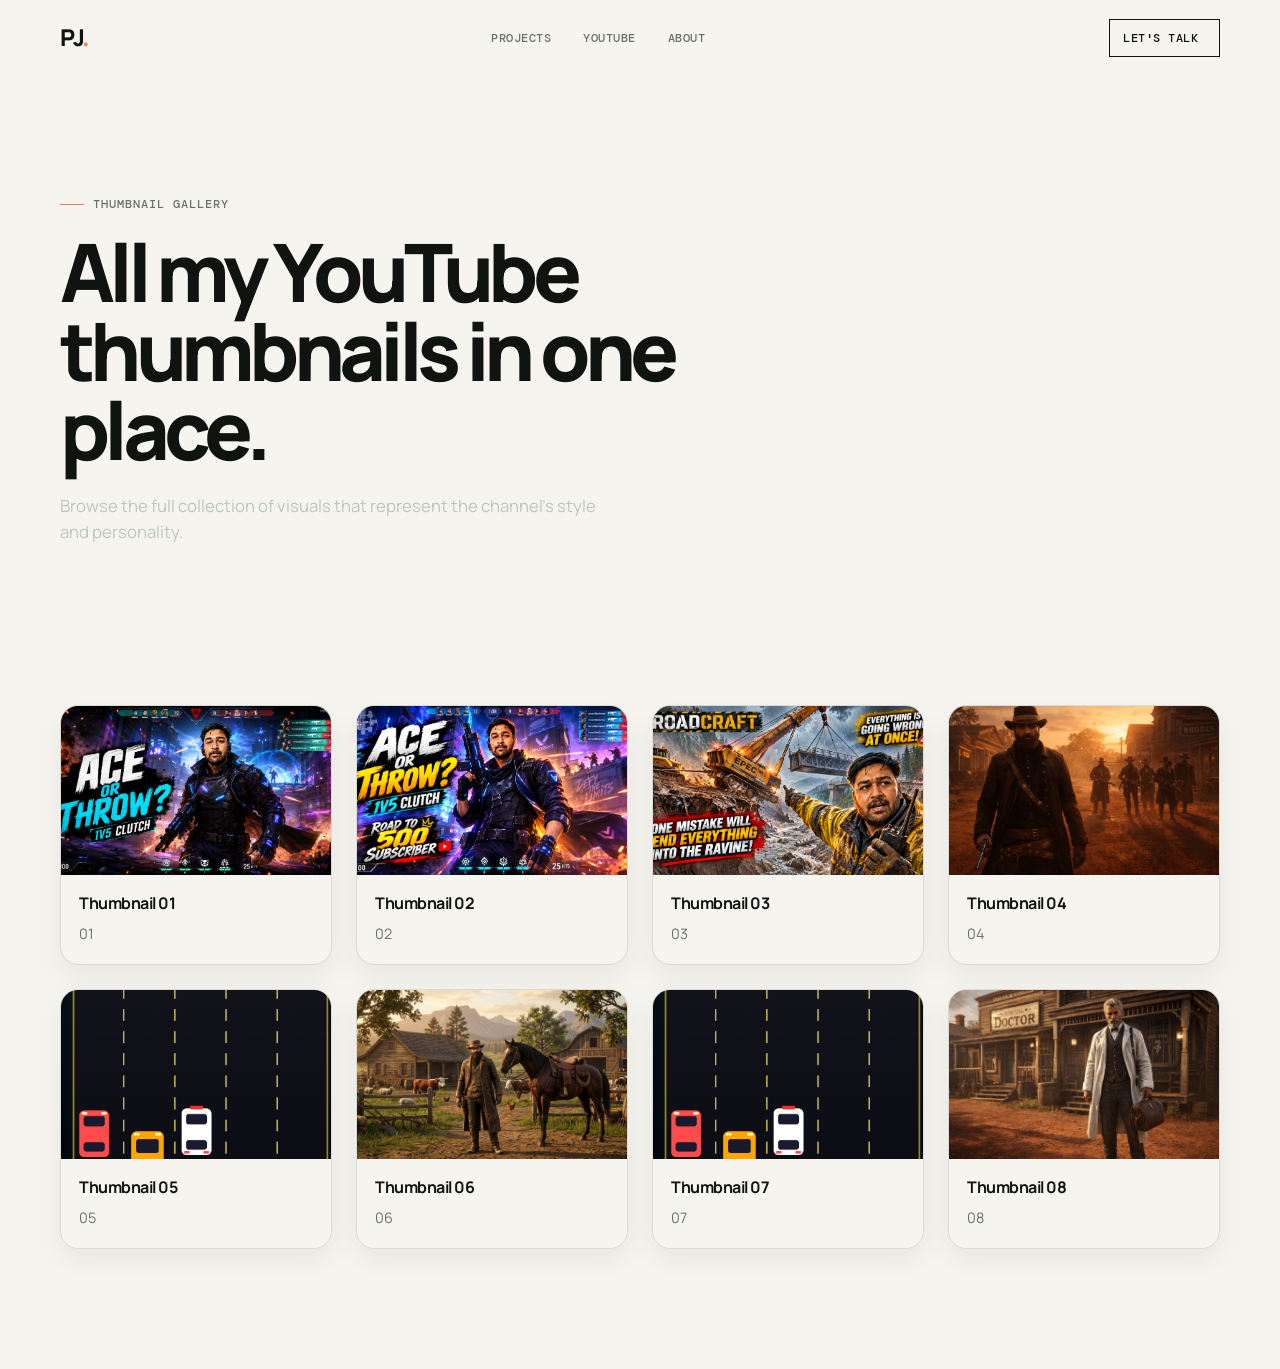
==== thumbnails.html @ fe2a37a4 "Updated project" ====
<!DOCTYPE html>
<html lang="en">
<head>
  <meta charset="UTF-8">
  <meta name="viewport" content="width=device-width, initial-scale=1.0">
  <title>Thumbnail Gallery | Pratik Joshi</title>
  <link rel="preconnect" href="https://fonts.googleapis.com">
  <link rel="preconnect" href="https://fonts.gstatic.com" crossorigin>
  <link href="https://fonts.googleapis.com/css2?family=DM+Mono:wght@400;500&family=Manrope:wght@400;500;600;700;800&display=swap" rel="stylesheet">
  <link rel="stylesheet" href="style.css">
</head>
<body class="gallery-page">
  <nav class="navbar" aria-label="Primary navigation">
    <div class="nav-container">
      <a href="index.html#home" class="nav-logo" aria-label="Pratik Joshi, home">PJ<span>.</span></a>
      <div class="nav-menu" id="nav-menu">
        <a href="index.html#projects" class="nav-link">Projects</a>
        <a href="index.html#youtube" class="nav-link">YouTube</a>
        <a href="index.html#about" class="nav-link">About</a>
      </div>
      <a href="index.html#contact" class="nav-contact">Let's talk <i data-lucide="arrow-up-right"></i></a>
      <button class="hamburger" type="button" aria-label="Open navigation menu" aria-expanded="false" aria-controls="nav-menu"><span></span><span></span></button>
    </div>
  </nav>

  <main>
    <section class="gallery-header">
      <div class="container">
        <p class="eyebrow"><span></span> Thumbnail gallery</p>
        <h1>All my YouTube thumbnails in one place.</h1>
        <p class="hero-subtitle">Browse the full collection of visuals that represent the channel’s style and personality.</p>
      </div>
    </section>

    <section class="section">
      <div class="container">
        <div id="gallery-grid" class="gallery-grid"></div>
      </div>
    </section>
  </main>

  <div id="lightbox-overlay" class="lightbox-overlay" aria-hidden="true">
    <button id="lightbox-close" class="lightbox-close" aria-label="Close image">×</button>
    <div class="lightbox-content">
      <img id="lightbox-image" src="" alt="Expanded thumbnail">
    </div>
  </div>

  <script src="https://unpkg.com/lucide@latest" defer></script>
  <script src="script.js" defer></script>
</body>
</html>
---- style.css ----
:root { --ink:#101411; --ink-soft:#202820; --paper:#f6f4ef; --muted:#697269; --line:#d9dbd4; --lime:#d8ef61; --coral:#f07857; --font:'Manrope',sans-serif; --mono:'DM Mono',monospace; }
* { box-sizing:border-box; margin:0; }
html { scroll-behavior:smooth; }
body { background:var(--paper); color:var(--ink); font-family:var(--font); line-height:1.55; overflow-x:hidden; }
a { color:inherit; }
img { display:block; max-width:100%; }
.container { width:min(1160px,calc(100% - 48px)); margin:auto; }
.navbar { position:relative; z-index:20; border-bottom:1px solid transparent; transition:background .3s,border-color .3s; }
.navbar.scrolled { background:rgba(246,244,239,.92); backdrop-filter:blur(14px); border-color:var(--line); }
.nav-container { width:min(1160px,calc(100% - 48px)); height:76px; margin:auto; display:flex; align-items:center; justify-content:space-between; }
.nav-logo { font-size:1.45rem; font-weight:800; letter-spacing:-.06em; text-decoration:none; }.nav-logo span{ color:var(--coral); }
.nav-menu { display:flex; gap:2rem; }.nav-link,.nav-contact,.text-link { font:500 .78rem var(--mono); text-decoration:none; text-transform:uppercase; letter-spacing:.04em; }.nav-link { color:var(--muted); transition:color .2s; }.nav-link:hover,.nav-link.active { color:var(--ink); }.nav-contact { display:flex; align-items:center; gap:.45rem; padding:.65rem .85rem; border:1px solid var(--ink); }.nav-contact svg,.text-link svg { width:14px; height:14px; transition:transform .2s; }.nav-contact:hover svg,.text-link:hover svg { transform:translate(2px,-2px); }
.hamburger { display:none; border:0; background:none; padding:8px 0 8px 8px; }.hamburger span{ display:block;width:24px;height:1.5px;background:var(--ink);margin:5px 0;transition:.2s; }
.hero { min-height:100vh; min-height:720px; padding:120px 0 38px; background:var(--ink); color:var(--paper); display:flex; flex-direction:column; justify-content:center; position:relative; overflow:hidden; }
.hero-grid { position:absolute; inset:0; opacity:.16; background-image:linear-gradient(rgba(246,244,239,.14) 1px,transparent 1px),linear-gradient(90deg,rgba(246,244,239,.14) 1px,transparent 1px); background-size:clamp(44px,6vw,80px) clamp(44px,6vw,80px); mask-image:linear-gradient(to bottom,black,transparent 74%); }
.hero-content { width:min(1160px,calc(100% - 48px)); margin:auto; display:grid; grid-template-columns:1.25fr .75fr; gap:clamp(36px,7vw,100px); align-items:center; position:relative; }
.eyebrow { color:var(--muted); font:500 .72rem var(--mono); letter-spacing:.09em; text-transform:uppercase; display:flex; align-items:center; gap:.55rem; }.hero .eyebrow{color:#b6c2b7}.eyebrow span{width:24px;height:1px;background:var(--coral);display:block;}
h1,h2,h3,p { overflow-wrap:break-word; } h1 { max-width:720px; margin:20px 0 24px; font-size:clamp(3rem,6.3vw,6.1rem); letter-spacing:-.07em; line-height:.98; font-weight:800; } h1 em{color:var(--lime);font-style:normal;}.hero-subtitle{max-width:540px;color:#bdc6bd;font-size:1.05rem;}.hero-actions{margin-top:34px;display:flex;align-items:center;gap:26px}.btn{padding:.94rem 1.1rem;display:inline-flex;gap:.75rem;align-items:center;font:600 .77rem var(--mono);text-transform:uppercase;letter-spacing:.04em;text-decoration:none;}.btn-primary{background:var(--lime);color:var(--ink);}.btn svg{width:17px;height:17px;transition:transform .2s}.btn:hover svg{transform:translate(3px,3px)}.hero .text-link{color:var(--paper);display:inline-flex;gap:.45rem;align-items:center;}
.hero-portrait{position:relative;justify-self:end;width:min(100%,350px);padding:0 20px 20px 0}.portrait-frame{position:relative;aspect-ratio:4/5;overflow:hidden;background:#354036}.portrait-frame img{display:block;width:100%;height:100%;object-fit:cover;filter:grayscale(1) contrast(1.05);transition:filter .5s,transform .5s}.hero-portrait:hover img{filter:grayscale(0);transform:scale(1.03)}.portrait-frame:after{content:'';position:absolute;inset:16px -1px -1px 16px;border:1px solid var(--lime);transform:translate(20px,20px);z-index:-1}.portrait-note{position:absolute;left:-34px;bottom:48px;background:var(--coral);color:var(--ink);padding:13px 15px;display:flex;flex-direction:column;font-size:.8rem;line-height:1.3}.portrait-note span{font: .6rem var(--mono);text-transform:uppercase}.portrait-mark{position:absolute;right:-7px;top:-36px;color:var(--lime);font:500 .78rem var(--mono);writing-mode:vertical-rl}.hero-bottom{position:relative;width:min(1160px,calc(100% - 48px));margin:56px auto 0;display:grid;grid-template-columns:auto 1fr auto;align-items:center;gap:14px;color:#aeb7ae;font:.66rem var(--mono);text-transform:uppercase;letter-spacing:.08em}.hero-bottom span{height:1px;background:#526052}
.section{padding:120px 0}.section-intro{display:grid;grid-template-columns:.58fr 1.42fr;gap:clamp(24px,4vw,34px);margin-bottom:64px;align-items:start}.section-intro h2,.about-copy h2,.contact h2{font-size:clamp(2.25rem,4.5vw,4.35rem);line-height:1.05;letter-spacing:-.06em}.section-intro div>p{max-width:430px;margin-top:16px;color:var(--muted)}
.projects{background:#eef0e7}.project-card{display:grid;grid-template-columns:1.04fr .96fr;gap:clamp(32px,7vw,92px);align-items:center;padding:46px 0;border-top:1px solid var(--line)}.project-card:last-child{border-bottom:1px solid var(--line)}.project-card-reverse .project-image{order:2}.project-image{position:relative;aspect-ratio:16/11;overflow:hidden;background:var(--ink);display:block}.project-image img{width:100%;height:100%;object-fit:cover;display:block;transition:transform .55s cubic-bezier(.2,.75,.3,1)}.project-image--tandoori,.project-image--game{background:#f7efe8;min-height:420px}.project-image--tandoori img,.project-image--game img{object-fit:contain;padding:16px;background:#f7efe8;object-position:center}.project-image:hover img{transform:scale(1.05)}.image-link{position:absolute;right:14px;top:14px;width:42px;height:42px;background:var(--lime);display:grid;place-items:center;opacity:0;transform:translateY(8px);transition:.25s}.project-image:hover .image-link{opacity:1;transform:none}.image-link svg{width:19px}.project-index{font: .7rem var(--mono);color:var(--coral);letter-spacing:.05em}.project-title-row{margin:12px 0 15px;display:flex;justify-content:space-between;gap:20px;align-items:baseline}.project-title-row h3{font-size:clamp(1.7rem,3vw,2.65rem);line-height:1.1;letter-spacing:-.05em}.project-title-row span{color:var(--muted);font:.72rem var(--mono)}.project-content>p:not(.project-index){color:#566056;max-width:490px}.project-meta{display:flex;flex-wrap:wrap;gap:8px;margin:20px 0}.project-meta span{border:1px solid #c6cac0;padding:5px 8px;font:.63rem var(--mono);text-transform:uppercase}.project-links{display:flex;gap:20px}.project-links a{display:flex;align-items:center;gap:6px;font:600 .7rem var(--mono);text-decoration:none;text-transform:uppercase}.project-links svg{width:14px;height:14px}
.youtube{background:linear-gradient(135deg,#0f1611 0%,#1a241d 100%);color:var(--paper)}.youtube .section-intro div>p{color:#b8c4b8}.youtube-spotlight{display:grid;grid-template-columns:1.1fr .9fr;gap:24px;align-items:center;margin:0 0 28px;padding:24px;border:1px solid rgba(216,239,97,.24);background:rgba(246,244,239,.08);border-radius:24px}.youtube-spotlight__media{position:relative;overflow:hidden;border-radius:18px;min-height:280px;background:#111}.youtube-spotlight__media img{width:100%;height:100%;object-fit:cover;display:block}.youtube-spotlight__badge{position:absolute;left:16px;bottom:14px;background:rgba(246,244,239,.95);color:var(--ink);padding:8px 10px;font:.62rem var(--mono);text-transform:uppercase;letter-spacing:.08em;border-radius:999px}.youtube-spotlight__content h3{font-size:clamp(1.4rem,2.3vw,1.9rem);line-height:1.1;margin:12px 0 12px;letter-spacing:-.04em}.youtube-spotlight__content p{color:#dbe3d7;max-width:560px}.youtube-grid{display:grid;grid-template-columns:repeat(3,1fr);gap:24px;align-items:stretch}.youtube-card{background:rgba(246,244,239,.95);color:var(--ink);border:1px solid rgba(216,239,97,.22);overflow:hidden;display:flex;flex-direction:column;box-shadow:0 18px 40px rgba(0,0,0,.18);border-radius:18px}.youtube-thumb{min-height:220px;position:relative;background:linear-gradient(135deg,var(--ink) 0%,#2b3b2d 100%)}.youtube-thumb::after{content:'';position:absolute;inset:0;background:linear-gradient(120deg,rgba(216,239,97,.24),transparent 65%);pointer-events:none}.youtube-thumb img{width:100%;height:100%;object-fit:cover;display:block}.youtube-thumb span{position:absolute;left:16px;bottom:14px;z-index:1;background:rgba(246,244,239,.96);color:var(--ink);padding:8px 10px;font:.62rem var(--mono);text-transform:uppercase;letter-spacing:.08em;border-radius:999px}.youtube-card-content{padding:24px 24px 28px;display:flex;flex-direction:column;gap:12px;flex:1}.youtube-card-content h3{font-size:1.24rem;letter-spacing:-.04em}.youtube-card-content p{color:var(--muted);margin:0}.youtube-card-content a{margin-top:auto;display:inline-flex;align-items:center;gap:6px;font:600 .7rem var(--mono);text-decoration:none;text-transform:uppercase}.youtube-card-content a:hover{color:var(--coral)}.youtube-card-content a svg{width:14px;height:14px}.gallery-page{min-height:100vh;background:var(--paper)}.gallery-header{padding:120px 0 40px}.gallery-grid{display:flex;flex-wrap:wrap;gap:24px}.gallery-card{flex:1 1 calc(25% - 18px);min-width:220px;background:var(--paper);border:1px solid var(--line);border-radius:18px;overflow:hidden;box-shadow:0 12px 30px rgba(0,0,0,.06)}.gallery-card img{width:100%;aspect-ratio:16/10;object-fit:cover}.gallery-card-content{padding:16px 18px 18px}.gallery-card-content h3{font-size:1rem;letter-spacing:-.03em;margin-bottom:6px}.gallery-card-content p{font:.9rem/1.7 var(--font);color:var(--muted)}.lightbox-overlay{position:fixed;inset:0;display:none;align-items:center;justify-content:center;background:rgba(0,0,0,.85);z-index:9999;padding:24px}.lightbox-overlay.active{display:flex}.lightbox-content{max-width:calc(100% - 48px);max-height:calc(100% - 48px);overflow:hidden;border-radius:18px;box-shadow:0 22px 56px rgba(0,0,0,.45);background:#111;display:flex;align-items:center;justify-content:center}.lightbox-content img{max-width:100%;max-height:100%;object-fit:contain;display:block}.lightbox-close{position:absolute;top:20px;right:20px;width:44px;height:44px;border:none;border-radius:50%;background:rgba(255,255,255,.95);color:#101411;font-size:1.45rem;cursor:pointer;display:grid;place-items:center;box-shadow:0 10px 30px rgba(0,0,0,.25)}.lightbox-close:hover{transform:scale(1.02)}.skills{background:var(--ink);color:var(--paper)}.skills .section-intro div>p{color:#b6c2b7}.skills .eyebrow{color:#b6c2b7}.skills-grid{display:grid;grid-template-columns:repeat(4,1fr);border:1px solid #394337}.skill-card{min-height:274px;padding:28px;border-right:1px solid #394337;position:relative;transition:background .25s}.skill-card:last-child{border:0}.skill-card:hover{background:#202a20}.skill-number{color:#82907f;font:.65rem var(--mono)}.skill-card>svg{display:block;width:32px;height:32px;color:var(--lime);margin:43px 0 20px}.skill-card h3{font-size:1.25rem;letter-spacing:-.04em}.skill-card p{font-size:.88rem;color:#b6c2b7;margin-top:8px}
.about{background:var(--paper)}.about-layout{display:grid;grid-template-columns:1fr 1fr;gap:clamp(45px,10vw,150px);align-items:start}.about-copy h2{margin:18px 0 25px}.about-copy>p:not(.eyebrow){color:var(--muted);max-width:500px;margin-bottom:25px}.text-link{display:inline-flex;align-items:center;gap:7px}.about-details{border-top:1px solid var(--line)}.detail-row{display:grid;grid-template-columns:38px 1fr;gap:18px;padding:26px 0;border-bottom:1px solid var(--line)}.detail-row>svg{width:21px;color:var(--coral)}.detail-row p,.detail-row span{font:.68rem var(--mono);color:var(--muted);text-transform:uppercase;letter-spacing:.04em}.detail-row h3{font-size:1.03rem;letter-spacing:-.03em;margin:4px 0}
.contact{background:var(--coral);padding:105px 0 34px}.contact .eyebrow{color:#54291f}.contact h2{margin:19px 0 38px}.contact-email{font-size:clamp(1.35rem,2.8vw,2.4rem);font-weight:600;letter-spacing:-.04em;text-decoration:none;border-bottom:2px solid var(--ink);padding-bottom:4px;display:inline-flex;gap:14px;align-items:center}.contact-email svg{width:26px}.contact-footer{border-top:1px solid rgba(16,20,17,.4);margin-top:100px;padding-top:20px;display:flex;justify-content:space-between;color:#54291f;font:.7rem var(--mono);text-transform:uppercase}.contact-footer div{display:flex;gap:20px}.contact-footer a{text-decoration:none;color:var(--ink)}.footer{background:var(--ink);color:#9aa59a;padding:18px 0}.footer .container{display:flex;justify-content:space-between;font:.65rem var(--mono);text-transform:uppercase;letter-spacing:.06em}
.reveal{opacity:0;transform:translateY(24px);transition:opacity .65s ease,transform .65s ease}.reveal.visible{opacity:1;transform:none}.reveal-delay{transition-delay:.15s}@media(prefers-reduced-motion:reduce){*,*:before,*:after{transition-duration:.01ms!important;animation-duration:.01ms!important;scroll-behavior:auto!important}.reveal{opacity:1;transform:none}}

/* Thumbnail showcase transitions */
.youtube-thumb img{transition:opacity .45s ease, transform .45s ease; will-change:opacity,transform}
#thumbnail-showcase-image{opacity:1}
@media(max-width:960px){.youtube-spotlight{grid-template-columns:1fr}.youtube-grid{grid-template-columns:1fr 1fr}.gallery-card{flex:1 1 calc(50% - 12px)}.skills-grid{grid-template-columns:1fr 1fr}.skill-card:nth-child(2){border-right:0}.skill-card:nth-child(-n+2){border-bottom:1px solid #394337}}@media(max-width:760px){.container,.nav-container,.hero-content,.hero-bottom{width:min(100% - 36px,1160px)}.nav-container{justify-content:space-between;gap:16px;padding-bottom:6px}.nav-contact{display:none}.hamburger{display:block}.nav-menu{display:none;position:absolute;top:76px;left:0;width:100%;padding:18px 20px 20px;background:var(--paper);border-bottom:1px solid var(--line);flex-direction:column;gap:16px;z-index:25}.nav-menu.open{display:flex}.nav-menu .nav-link{padding:.85rem 0;border-bottom:1px solid var(--line)}.hero{min-height:auto;padding:110px 0 32px}.hero-content{grid-template-columns:1fr}.hero-portrait{justify-self:center;width:min(92%,310px);margin:16px auto 0;order:1}.portrait-note{left:0;right:auto;bottom:12px}.hero-bottom{margin-top:46px;grid-template-columns:1fr;gap:10px;text-align:center}.hero-bottom p:last-child{display:none}.section{padding:78px 0}.section-intro,.about-layout{grid-template-columns:1fr}.section-intro{gap:18px;margin-bottom:44px}.project-card,.project-card-reverse{grid-template-columns:1fr;gap:24px;padding:32px 0}.project-card-reverse .project-image{order:0}.project-image{min-height:260px}.project-image--tandoori,.project-image--game{min-height:260px}.project-meta{justify-content:flex-start}.project-links{flex-wrap:wrap;gap:12px}.youtube-grid{grid-template-columns:1fr}.gallery-card{flex:1 1 100%}.skills-grid{grid-template-columns:1fr 1fr}.skill-card:nth-child(2){border-right:0}.skill-card:nth-child(-n+2){border-bottom:1px solid #394337}.contact{padding-top:72px}.contact-footer{margin-top:60px;flex-direction:column;gap:16px}.footer .container{gap:10px;flex-direction:column}.hero-actions{gap:18px;flex-direction:column;align-items:flex-start}.hero-actions .btn,.hero-actions .text-link{width:100%;justify-content:center}.project-title-row{align-items:flex-start;flex-direction:column;gap:6px}}
@media(max-width:450px){h1{font-size:2.6rem}.hero-actions{align-items:flex-start;flex-direction:column}.youtube-thumb{min-height:180px}.youtube-spotlight__media{min-height:220px}.youtube-card-content{padding:20px}.skills-grid{grid-template-columns:1fr}.skill-card{border-right:0;border-bottom:1px solid #394337}.skill-card:last-child{border-bottom:0}.skill-card>svg{margin:28px 0 18px}.skill-card{min-height:210px}.contact-footer{flex-direction:column;gap:18px}.contact-email{font-size:1.1rem;display:inline-flex;flex-wrap:wrap}.portrait-note{font-size:.75rem;left:0;right:0;bottom:-6px;transform:translateX(0)}.nav-container{flex-wrap:wrap;row-gap:12px}.nav-menu{top:70px}.footer .container{padding-top:8px;padding-bottom:8px}.section{padding:60px 0}}
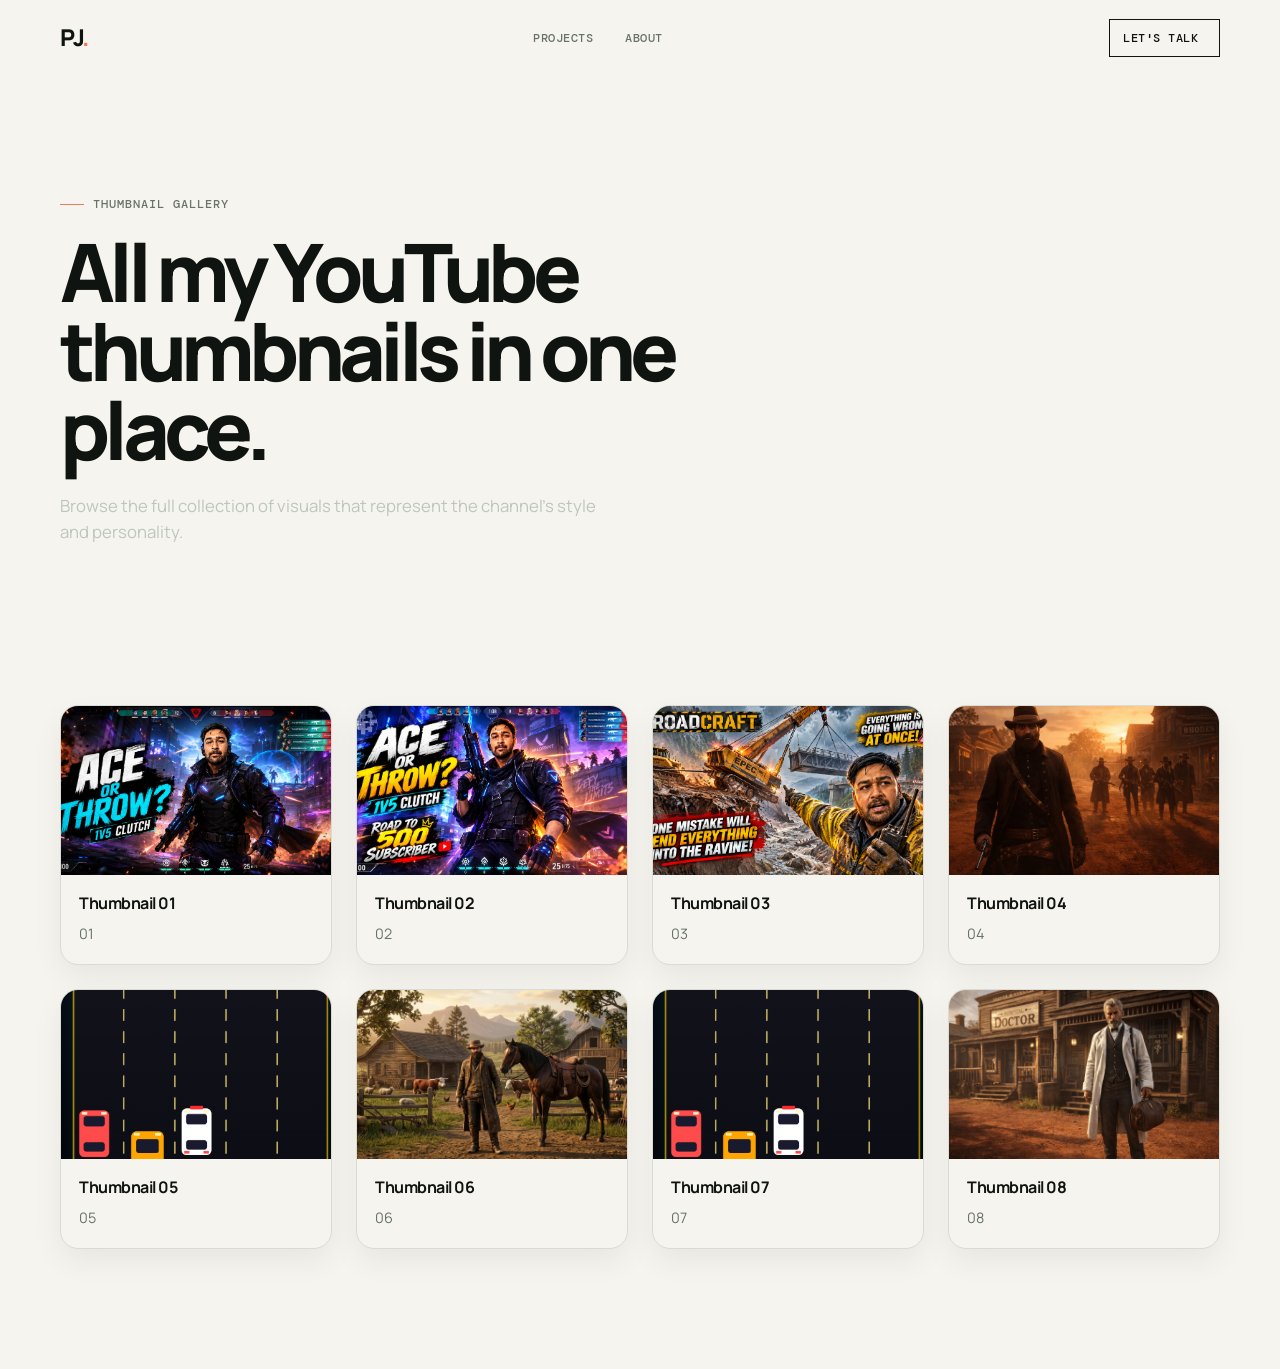
==== commit c752b050: "Remove YouTube section and navbar link" ====
--- a/thumbnails.html
+++ b/thumbnails.html
@@ -15,7 +15,6 @@
       <a href="index.html#home" class="nav-logo" aria-label="Pratik Joshi, home">PJ<span>.</span></a>
       <div class="nav-menu" id="nav-menu">
         <a href="index.html#projects" class="nav-link">Projects</a>
-        <a href="index.html#youtube" class="nav-link">YouTube</a>
         <a href="index.html#about" class="nav-link">About</a>
       </div>
       <a href="index.html#contact" class="nav-contact">Let's talk <i data-lucide="arrow-up-right"></i></a>
